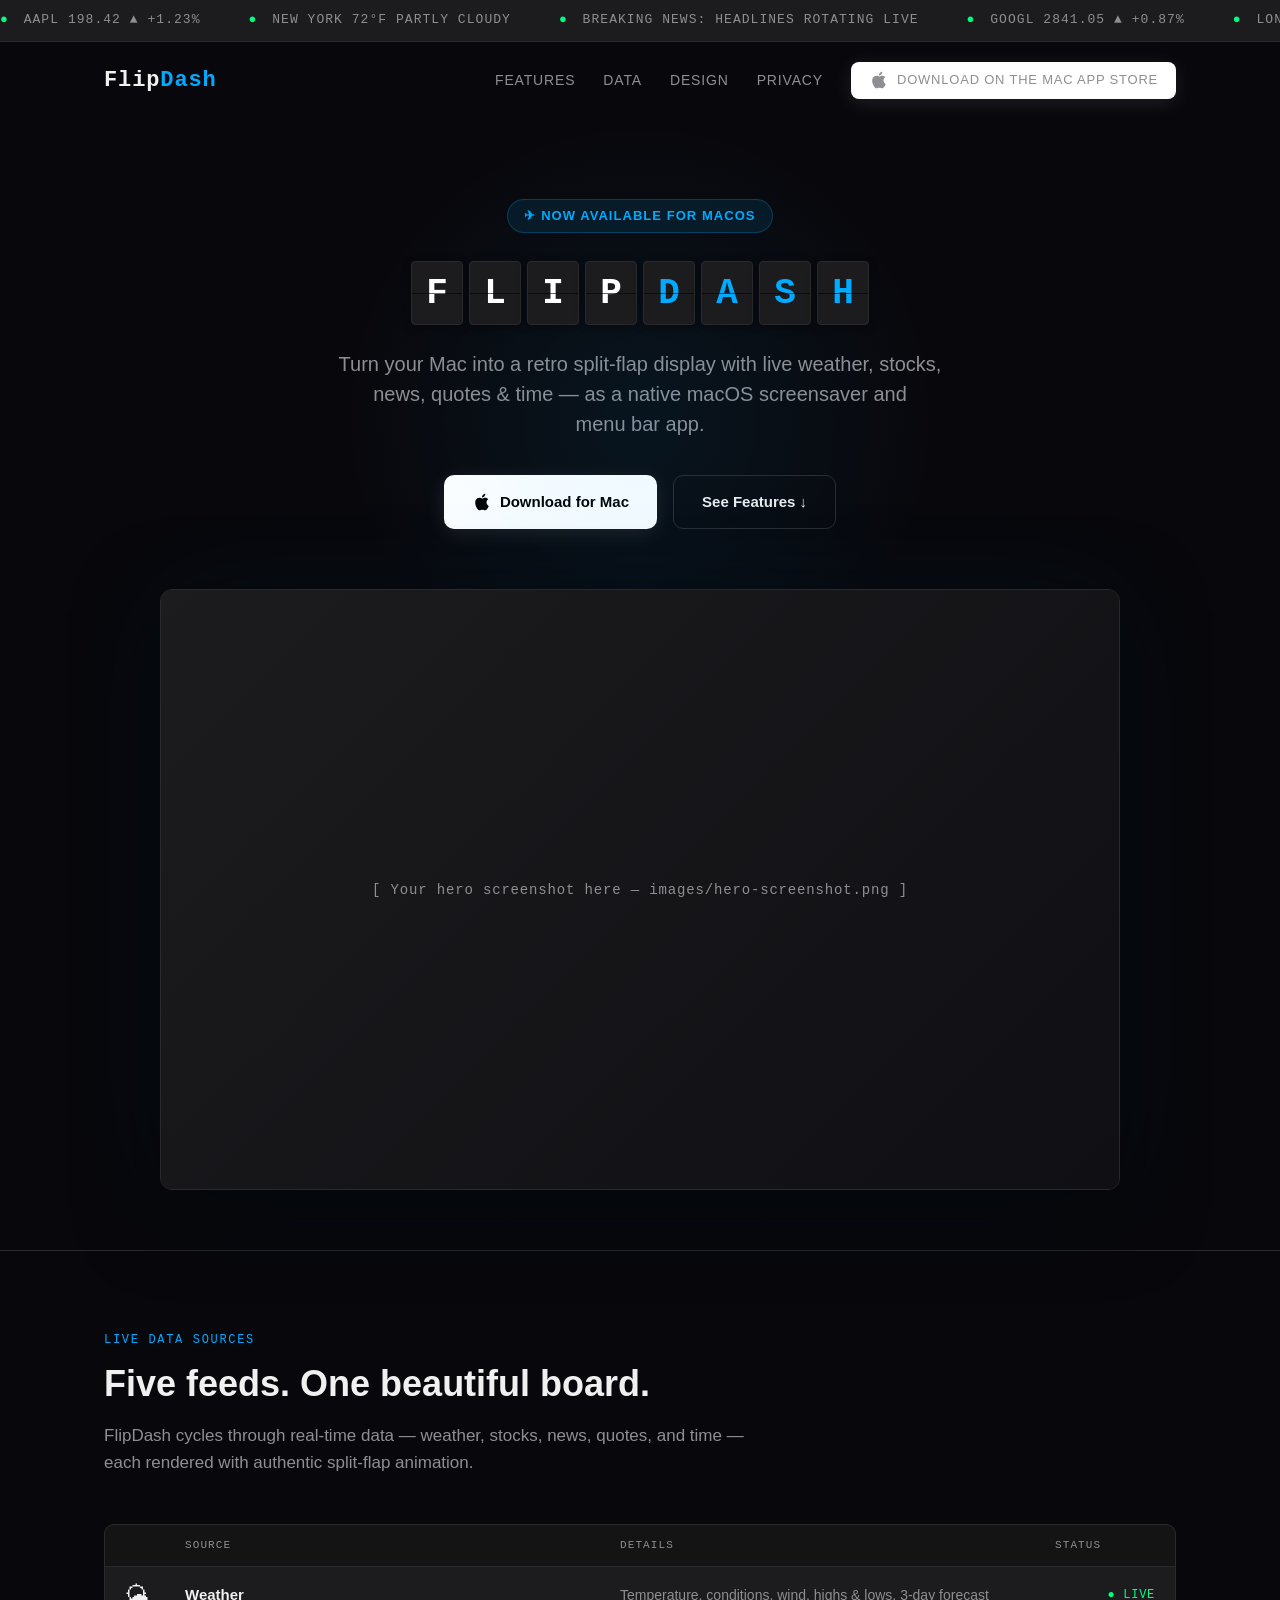
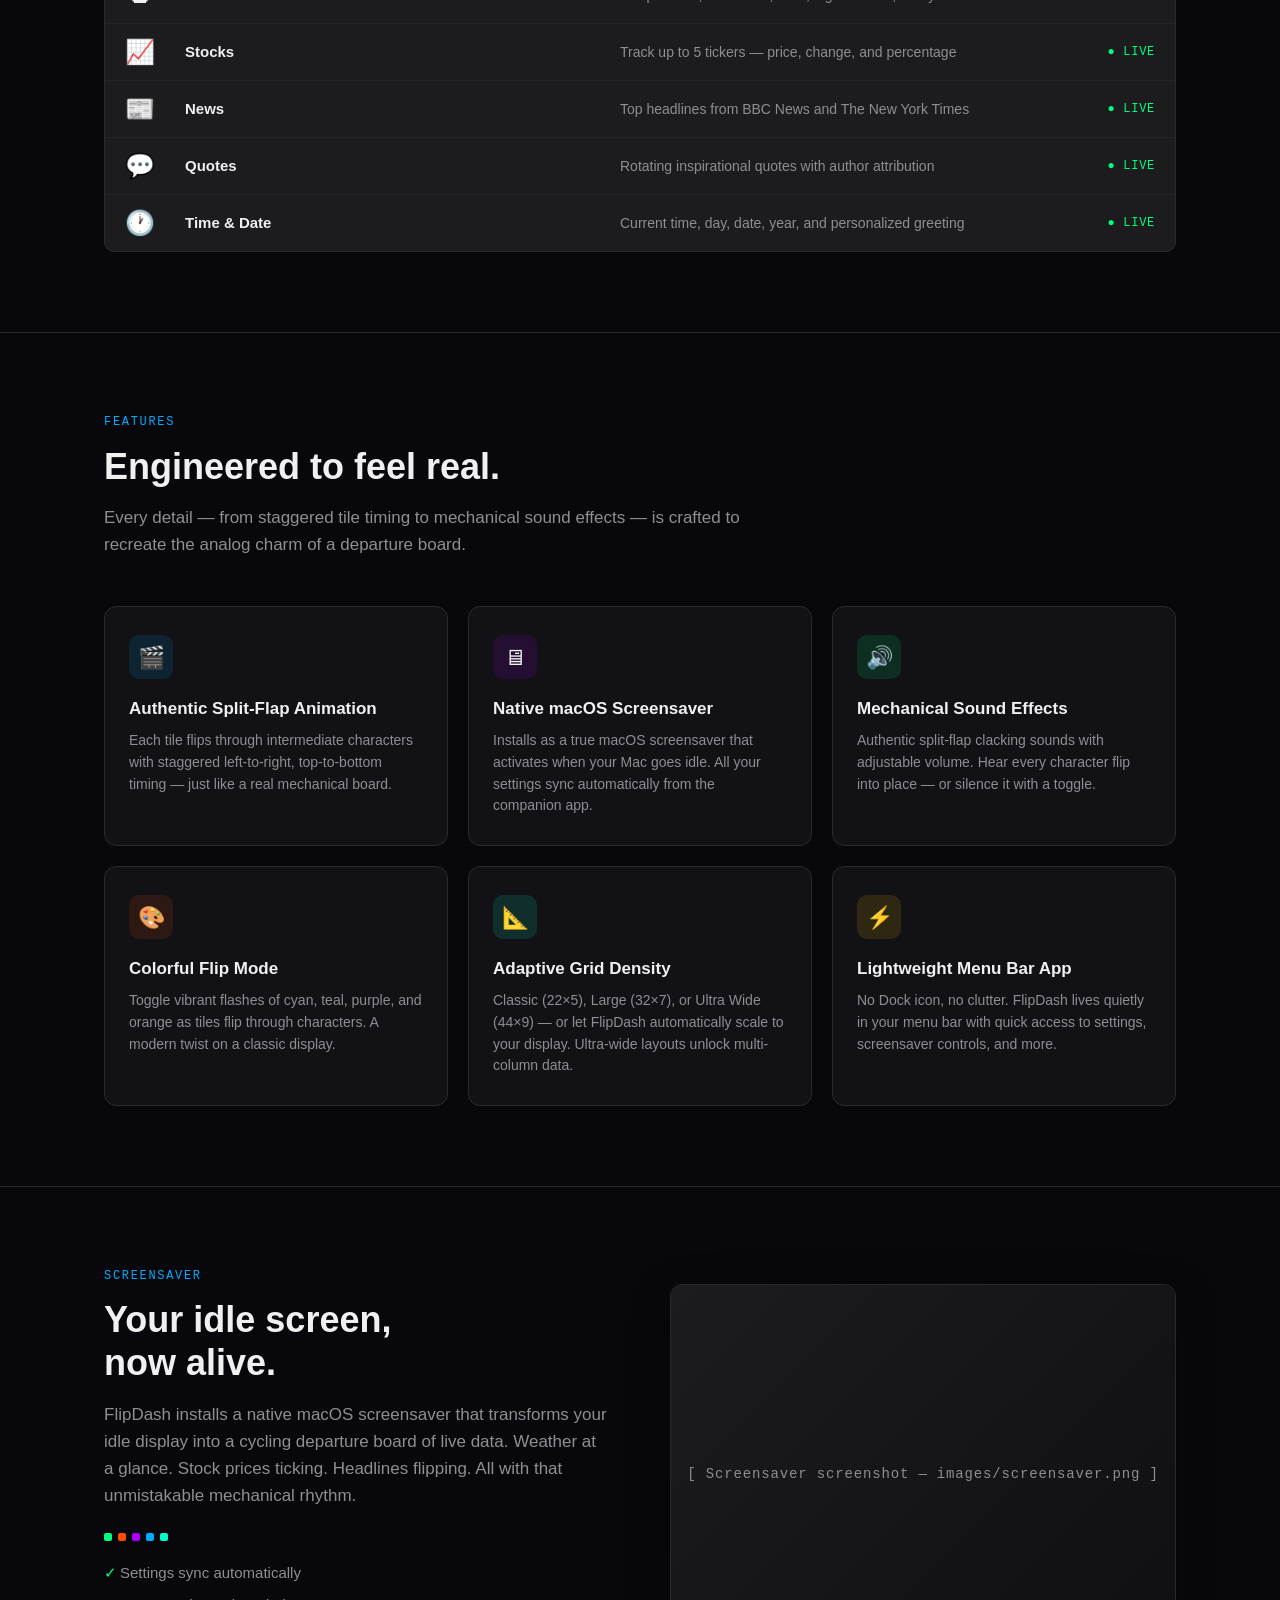
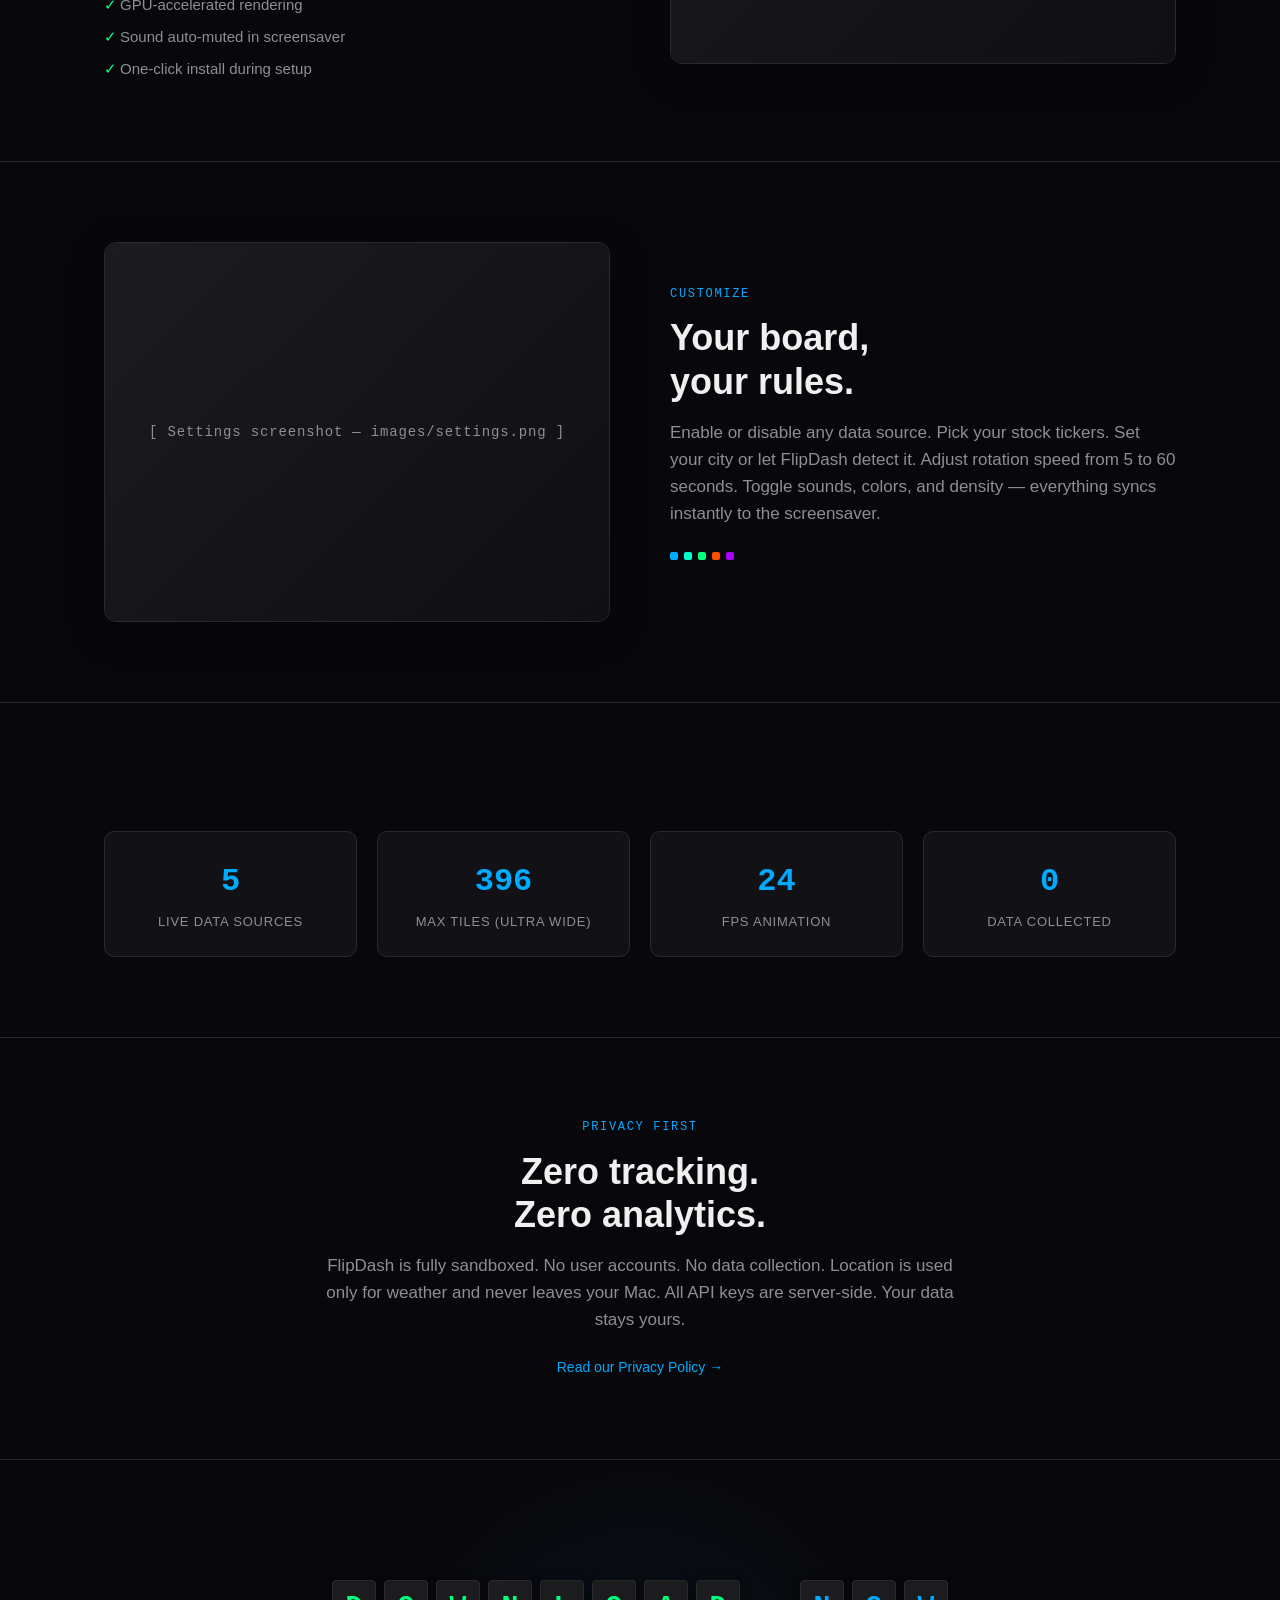
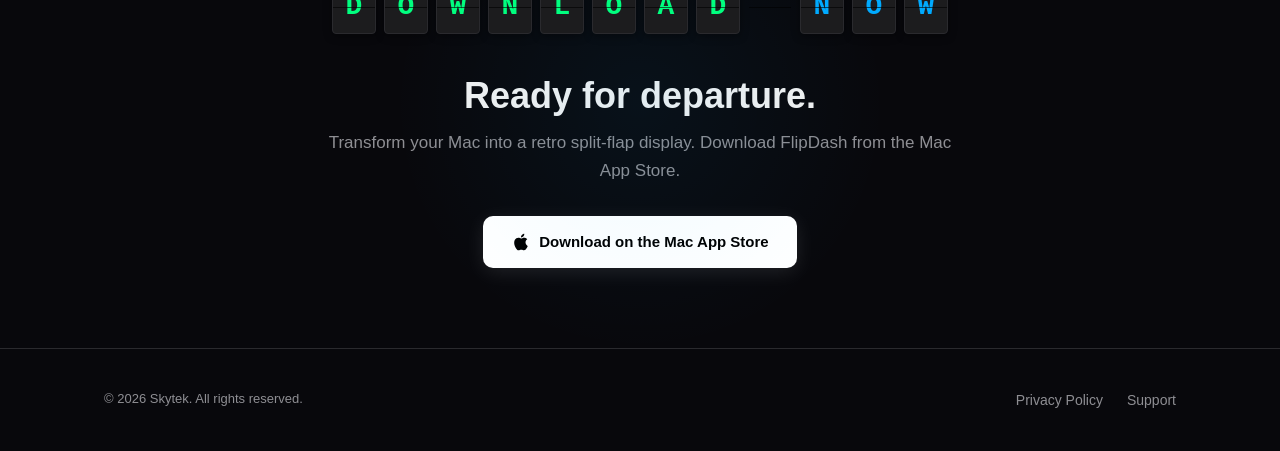
==== index.html @ 715c6bc6 "Add files via upload" ====
<!DOCTYPE html>
<html lang="en">
<head>
  <meta charset="UTF-8">
  <meta name="viewport" content="width=device-width, initial-scale=1.0">
  <title>FlipDash — Retro Split-Flap Display for Mac</title>
  <meta name="description" content="Transform your Mac into a stunning retro split-flap display with live weather, stocks, news, quotes & time. Native macOS screensaver and menu bar app.">
  <meta name="theme-color" content="#08080C">

  <!-- Open Graph -->
  <meta property="og:title" content="FlipDash — Retro Split-Flap Display for Mac">
  <meta property="og:description" content="Live weather, stocks, news, quotes & time — beautifully animated on a retro departure board. Native macOS screensaver.">
  <meta property="og:type" content="website">
  <!-- <meta property="og:image" content="images/og-image.png"> -->

  <link rel="stylesheet" href="style.css">
</head>
<body>

<!-- ====== Top Ticker Bar ====== -->
<div class="top-bar" aria-hidden="true">
  <div class="marquee">
    <span><span class="dot">●</span> AAPL 198.42 ▲ +1.23%</span>
    <span><span class="dot">●</span> NEW YORK  72°F  PARTLY CLOUDY</span>
    <span><span class="dot">●</span> BREAKING NEWS: HEADLINES ROTATING LIVE</span>
    <span><span class="dot">●</span> GOOGL 2841.05 ▲ +0.87%</span>
    <span><span class="dot">●</span> LONDON  18°C  OVERCAST</span>
    <span><span class="dot">●</span> "THE BEST TIME TO PLANT A TREE WAS 20 YEARS AGO" — PROVERB</span>
    <span><span class="dot">●</span> TSLA 412.30 ▲ +2.15%</span>
    <span><span class="dot">●</span> TOKYO  24°C  CLEAR SKY</span>
    <!-- duplicate for seamless loop -->
    <span><span class="dot">●</span> AAPL 198.42 ▲ +1.23%</span>
    <span><span class="dot">●</span> NEW YORK  72°F  PARTLY CLOUDY</span>
    <span><span class="dot">●</span> BREAKING NEWS: HEADLINES ROTATING LIVE</span>
    <span><span class="dot">●</span> GOOGL 2841.05 ▲ +0.87%</span>
    <span><span class="dot">●</span> LONDON  18°C  OVERCAST</span>
    <span><span class="dot">●</span> "THE BEST TIME TO PLANT A TREE WAS 20 YEARS AGO" — PROVERB</span>
    <span><span class="dot">●</span> TSLA 412.30 ▲ +2.15%</span>
    <span><span class="dot">●</span> TOKYO  24°C  CLEAR SKY</span>
  </div>
</div>

<!-- ====== Nav ====== -->
<header class="container">
  <nav class="site-nav">
    <div class="logo">Flip<span class="accent">Dash</span></div>
    <div class="nav-links">
      <a href="#features">Features</a>
      <a href="#data-sources">Data</a>
      <a href="#design">Design</a>
      <a href="privacy.html">Privacy</a>
      <!-- Replace # with your Mac App Store link -->
      <a href="#download" class="btn btn-primary btn-sm" style="padding:8px 18px;font-size:13px;border-radius:8px;">
        <svg viewBox="0 0 24 24" fill="currentColor"><path d="M18.71 19.5c-.83 1.24-1.71 2.45-3.05 2.47-1.34.03-1.77-.79-3.29-.79-1.53 0-2 .77-3.27.82-1.31.05-2.3-1.32-3.14-2.53C4.25 17 2.94 12.45 4.7 9.39c.87-1.52 2.43-2.48 4.12-2.51 1.28-.02 2.5.87 3.29.87.78 0 2.26-1.07 3.8-.91.65.03 2.47.26 3.64 1.98-.09.06-2.17 1.28-2.15 3.81.03 3.02 2.65 4.03 2.68 4.04-.03.07-.42 1.44-1.38 2.83M13 3.5c.73-.83 1.94-1.46 2.94-1.5.13 1.17-.34 2.35-1.04 3.19-.69.85-1.83 1.51-2.95 1.42-.15-1.15.41-2.35 1.05-3.11z"/></svg>
        Download on the Mac App Store
      </a>
    </div>
  </nav>
</header>

<!-- ====== Hero ====== -->
<section class="hero">
  <div class="container">
    <div class="hero-badge">✈ Now Available for macOS</div>

    <!-- Split-flap title: FLIPDASH -->
    <div class="flap-title" aria-label="FlipDash">
      <span class="flap-char">F</span>
      <span class="flap-char">L</span>
      <span class="flap-char">I</span>
      <span class="flap-char">P</span>
      <span class="flap-char" style="color:var(--cyan);">D</span>
      <span class="flap-char" style="color:var(--cyan);">A</span>
      <span class="flap-char" style="color:var(--cyan);">S</span>
      <span class="flap-char" style="color:var(--cyan);">H</span>
    </div>

    <p class="hero-sub">
      Turn your Mac into a retro split-flap display with live weather, stocks, news, quotes &amp; time — as a native macOS screensaver and menu&nbsp;bar&nbsp;app.
    </p>

    <div class="cta-group">
      <a href="#download" class="btn btn-primary">
        <svg viewBox="0 0 24 24" fill="currentColor" width="20" height="20"><path d="M18.71 19.5c-.83 1.24-1.71 2.45-3.05 2.47-1.34.03-1.77-.79-3.29-.79-1.53 0-2 .77-3.27.82-1.31.05-2.3-1.32-3.14-2.53C4.25 17 2.94 12.45 4.7 9.39c.87-1.52 2.43-2.48 4.12-2.51 1.28-.02 2.5.87 3.29.87.78 0 2.26-1.07 3.8-.91.65.03 2.47.26 3.64 1.98-.09.06-2.17 1.28-2.15 3.81.03 3.02 2.65 4.03 2.68 4.04-.03.07-.42 1.44-1.38 2.83M13 3.5c.73-.83 1.94-1.46 2.94-1.5.13 1.17-.34 2.35-1.04 3.19-.69.85-1.83 1.51-2.95 1.42-.15-1.15.41-2.35 1.05-3.11z"/></svg>
        Download for Mac
      </a>
      <a href="#features" class="btn btn-outline">See Features ↓</a>
    </div>

    <!-- Hero screenshot — replace placeholder with your actual screenshot -->
    <div class="hero-screenshot">
      <!-- <img src="images/hero-screenshot.png" alt="FlipDash screensaver showing live weather on a split-flap board"> -->
      <div class="screenshot-placeholder">[ Your hero screenshot here — images/hero-screenshot.png ]</div>
    </div>
  </div>
</section>

<!-- ====== Data Sources (departure board style) ====== -->
<section id="data-sources">
  <div class="container">
    <div class="section-label">Live Data Sources</div>
    <h2 class="section-title">Five feeds. One beautiful board.</h2>
    <p class="section-desc">
      FlipDash cycles through real-time data — weather, stocks, news, quotes, and time — each rendered with authentic split-flap animation.
    </p>

    <div class="board">
      <div class="board-header">
        <span></span>
        <span>Source</span>
        <span>Details</span>
        <span>Status</span>
      </div>
      <div class="board-row">
        <span class="board-icon">🌤</span>
        <span class="board-source">Weather</span>
        <span class="board-detail">Temperature, conditions, wind, highs &amp; lows, 3-day forecast</span>
        <span class="board-status status-live">● LIVE</span>
      </div>
      <div class="board-row">
        <span class="board-icon">📈</span>
        <span class="board-source">Stocks</span>
        <span class="board-detail">Track up to 5 tickers — price, change, and percentage</span>
        <span class="board-status status-live">● LIVE</span>
      </div>
      <div class="board-row">
        <span class="board-icon">📰</span>
        <span class="board-source">News</span>
        <span class="board-detail">Top headlines from BBC News and The New York Times</span>
        <span class="board-status status-live">● LIVE</span>
      </div>
      <div class="board-row">
        <span class="board-icon">💬</span>
        <span class="board-source">Quotes</span>
        <span class="board-detail">Rotating inspirational quotes with author attribution</span>
        <span class="board-status status-live">● LIVE</span>
      </div>
      <div class="board-row">
        <span class="board-icon">🕐</span>
        <span class="board-source">Time &amp; Date</span>
        <span class="board-detail">Current time, day, date, year, and personalized greeting</span>
        <span class="board-status status-live">● LIVE</span>
      </div>
    </div>
  </div>
</section>

<!-- ====== Features ====== -->
<section id="features">
  <div class="container">
    <div class="section-label">Features</div>
    <h2 class="section-title">Engineered to feel real.</h2>
    <p class="section-desc">
      Every detail — from staggered tile timing to mechanical sound effects — is crafted to recreate the analog charm of a departure board.
    </p>

    <div class="features-grid">
      <div class="feature-card">
        <div class="feature-icon icon-cyan">🎬</div>
        <h3>Authentic Split-Flap Animation</h3>
        <p>Each tile flips through intermediate characters with staggered left-to-right, top-to-bottom timing — just like a real mechanical board.</p>
      </div>
      <div class="feature-card">
        <div class="feature-icon icon-purple">🖥</div>
        <h3>Native macOS Screensaver</h3>
        <p>Installs as a true macOS screensaver that activates when your Mac goes idle. All your settings sync automatically from the companion app.</p>
      </div>
      <div class="feature-card">
        <div class="feature-icon icon-green">🔊</div>
        <h3>Mechanical Sound Effects</h3>
        <p>Authentic split-flap clacking sounds with adjustable volume. Hear every character flip into place — or silence it with a toggle.</p>
      </div>
      <div class="feature-card">
        <div class="feature-icon icon-orange">🎨</div>
        <h3>Colorful Flip Mode</h3>
        <p>Toggle vibrant flashes of cyan, teal, purple, and orange as tiles flip through characters. A modern twist on a classic display.</p>
      </div>
      <div class="feature-card">
        <div class="feature-icon icon-teal">📐</div>
        <h3>Adaptive Grid Density</h3>
        <p>Classic (22×5), Large (32×7), or Ultra Wide (44×9) — or let FlipDash automatically scale to your display. Ultra-wide layouts unlock multi-column data.</p>
      </div>
      <div class="feature-card">
        <div class="feature-icon icon-yellow">⚡</div>
        <h3>Lightweight Menu Bar App</h3>
        <p>No Dock icon, no clutter. FlipDash lives quietly in your menu bar with quick access to settings, screensaver controls, and more.</p>
      </div>
    </div>
  </div>
</section>

<!-- ====== Screensaver Section ====== -->
<section id="design">
  <div class="container">
    <div class="split">
      <div>
        <div class="section-label">Screensaver</div>
        <h2 class="section-title">Your idle screen,<br>now alive.</h2>
        <p class="section-desc" style="margin-bottom:24px;">
          FlipDash installs a native macOS screensaver that transforms your idle display into a cycling departure board of live data. Weather at a glance. Stock prices ticking. Headlines flipping. All with that unmistakable mechanical rhythm.
        </p>
        <div class="accent-strip" aria-hidden="true">
          <span style="background:var(--green);"></span>
          <span style="background:var(--orange);"></span>
          <span style="background:var(--purple);"></span>
          <span style="background:var(--cyan);"></span>
          <span style="background:var(--teal);"></span>
        </div>
        <ul style="list-style:none;padding:0;">
          <li style="color:var(--text-dim);font-size:15px;margin-bottom:8px;padding-left:16px;position:relative;">
            <span style="position:absolute;left:0;color:var(--green);">✓</span> Settings sync automatically
          </li>
          <li style="color:var(--text-dim);font-size:15px;margin-bottom:8px;padding-left:16px;position:relative;">
            <span style="position:absolute;left:0;color:var(--green);">✓</span> GPU-accelerated rendering
          </li>
          <li style="color:var(--text-dim);font-size:15px;margin-bottom:8px;padding-left:16px;position:relative;">
            <span style="position:absolute;left:0;color:var(--green);">✓</span> Sound auto-muted in screensaver
          </li>
          <li style="color:var(--text-dim);font-size:15px;padding-left:16px;position:relative;">
            <span style="position:absolute;left:0;color:var(--green);">✓</span> One-click install during setup
          </li>
        </ul>
      </div>
      <div class="split-visual">
        <!-- <img src="images/screensaver.png" alt="FlipDash screensaver in action"> -->
        <div class="screenshot-placeholder">[ Screensaver screenshot — images/screensaver.png ]</div>
      </div>
    </div>
  </div>
</section>

<!-- ====== Customization ====== -->
<section>
  <div class="container">
    <div class="split" style="direction:rtl;">
      <div style="direction:ltr;">
        <div class="section-label">Customize</div>
        <h2 class="section-title">Your board,<br>your rules.</h2>
        <p class="section-desc" style="margin-bottom:24px;">
          Enable or disable any data source. Pick your stock tickers. Set your city or let FlipDash detect it. Adjust rotation speed from 5 to 60 seconds. Toggle sounds, colors, and density — everything syncs instantly to the screensaver.
        </p>
        <div class="accent-strip" aria-hidden="true">
          <span style="background:var(--cyan);"></span>
          <span style="background:var(--teal);"></span>
          <span style="background:var(--green);"></span>
          <span style="background:var(--orange);"></span>
          <span style="background:var(--purple);"></span>
        </div>
      </div>
      <div class="split-visual" style="direction:ltr;">
        <!-- <img src="images/settings.png" alt="FlipDash settings window"> -->
        <div class="screenshot-placeholder">[ Settings screenshot — images/settings.png ]</div>
      </div>
    </div>
  </div>
</section>

<!-- ====== Stats ====== -->
<section>
  <div class="container">
    <div class="stats">
      <div class="stat">
        <div class="stat-value">5</div>
        <div class="stat-label">Live Data Sources</div>
      </div>
      <div class="stat">
        <div class="stat-value">396</div>
        <div class="stat-label">Max Tiles (Ultra Wide)</div>
      </div>
      <div class="stat">
        <div class="stat-value">24</div>
        <div class="stat-label">FPS Animation</div>
      </div>
      <div class="stat">
        <div class="stat-value">0</div>
        <div class="stat-label">Data Collected</div>
      </div>
    </div>
  </div>
</section>

<!-- ====== Privacy Callout ====== -->
<section>
  <div class="container">
    <div style="text-align:center; max-width:640px; margin:0 auto;">
      <div class="section-label" style="text-align:center;">Privacy First</div>
      <h2 class="section-title" style="text-align:center;">Zero tracking.<br>Zero analytics.</h2>
      <p class="section-desc" style="text-align:center; margin:0 auto;">
        FlipDash is fully sandboxed. No user accounts. No data collection. Location is used only for weather and never leaves your Mac. All API keys are server-side. Your data stays yours.
      </p>
      <p style="margin-top:20px;">
        <a href="privacy.html" style="font-size:14px;color:var(--cyan);">Read our Privacy Policy →</a>
      </p>
    </div>
  </div>
</section>

<!-- ====== Final CTA ====== -->
<section class="cta-banner" id="download">
  <div class="container">
    <div class="flip-demo" aria-hidden="true">
      <span class="flap-char" style="color:var(--green);">D</span>
      <span class="flap-char" style="color:var(--green);">O</span>
      <span class="flap-char" style="color:var(--green);">W</span>
      <span class="flap-char" style="color:var(--green);">N</span>
      <span class="flap-char" style="color:var(--green);">L</span>
      <span class="flap-char" style="color:var(--green);">O</span>
      <span class="flap-char" style="color:var(--green);">A</span>
      <span class="flap-char" style="color:var(--green);">D</span>
      <span class="flap-char space"></span>
      <span class="flap-char" style="color:var(--cyan);">N</span>
      <span class="flap-char" style="color:var(--cyan);">O</span>
      <span class="flap-char" style="color:var(--cyan);">W</span>
    </div>

    <h2 class="section-title">Ready for departure.</h2>
    <p class="section-desc">
      Transform your Mac into a retro split-flap display. Download FlipDash from the Mac App Store.
    </p>
    <div class="cta-group">
      <!-- Replace # with your Mac App Store link -->
      <a href="#" class="btn btn-primary">
        <svg viewBox="0 0 24 24" fill="currentColor" width="20" height="20"><path d="M18.71 19.5c-.83 1.24-1.71 2.45-3.05 2.47-1.34.03-1.77-.79-3.29-.79-1.53 0-2 .77-3.27.82-1.31.05-2.3-1.32-3.14-2.53C4.25 17 2.94 12.45 4.7 9.39c.87-1.52 2.43-2.48 4.12-2.51 1.28-.02 2.5.87 3.29.87.78 0 2.26-1.07 3.8-.91.65.03 2.47.26 3.64 1.98-.09.06-2.17 1.28-2.15 3.81.03 3.02 2.65 4.03 2.68 4.04-.03.07-.42 1.44-1.38 2.83M13 3.5c.73-.83 1.94-1.46 2.94-1.5.13 1.17-.34 2.35-1.04 3.19-.69.85-1.83 1.51-2.95 1.42-.15-1.15.41-2.35 1.05-3.11z"/></svg>
        Download on the Mac App Store
      </a>
    </div>
  </div>
</section>

<!-- ====== Footer ====== -->
<footer>
  <div class="container">
    <div class="footer-inner">
      <div class="footer-copy">© 2026 Skytek. All rights reserved.</div>
      <div class="footer-links">
        <a href="privacy.html">Privacy Policy</a>
        <!-- Add your support URL below -->
        <a href="mailto:support@skytek.com">Support</a>
      </div>
    </div>
  </div>
</footer>

</body>
</html>
---- style.css ----
/* ============================================================
   FlipDash — Airport-Themed Marketing Site
   ============================================================ */

/* --- Reset & Base --- */
*, *::before, *::after { box-sizing: border-box; margin: 0; padding: 0; }

:root {
  --bg:        #08080C;
  --bg-card:   #111116;
  --bg-tile:   #1C1C1E;
  --border:    #2A2A2E;
  --text:      #F0F0F0;
  --text-dim:  #8E8E93;
  --cyan:      #00AAFF;
  --teal:      #00FFCC;
  --green:     #00FF7F;
  --orange:    #FF4D00;
  --purple:    #AA00FF;
  --red:       #FF2D00;
  --yellow:    #FFCC00;
  --mono:      'SF Mono', 'Fira Code', 'JetBrains Mono', 'Cascadia Code', 'Consolas', monospace;
  --sans:      -apple-system, BlinkMacSystemFont, 'Inter', 'Segoe UI', Helvetica, Arial, sans-serif;
  --max-w:     1120px;
}

html { scroll-behavior: smooth; }

body {
  font-family: var(--sans);
  background: var(--bg);
  color: var(--text);
  line-height: 1.6;
  -webkit-font-smoothing: antialiased;
  overflow-x: hidden;
}

a { color: var(--cyan); text-decoration: none; transition: color .2s; }
a:hover { color: var(--teal); }

img { max-width: 100%; height: auto; display: block; }

/* --- Utility --- */
.container { max-width: var(--max-w); margin: 0 auto; padding: 0 24px; }
.sr-only { position: absolute; width: 1px; height: 1px; overflow: hidden; clip: rect(0,0,0,0); }

/* --- Top Bar (airport ticker strip) --- */
.top-bar {
  background: var(--bg-tile);
  border-bottom: 1px solid var(--border);
  padding: 10px 0;
  font-family: var(--mono);
  font-size: 13px;
  letter-spacing: .08em;
  color: var(--text-dim);
  text-transform: uppercase;
  overflow: hidden;
}
.top-bar .marquee {
  display: flex;
  gap: 48px;
  animation: marquee 30s linear infinite;
  white-space: nowrap;
}
.top-bar .marquee span { flex-shrink: 0; }
.top-bar .dot { color: var(--green); margin-right: 6px; }

@keyframes marquee {
  0%   { transform: translateX(0); }
  100% { transform: translateX(-50%); }
}

/* --- Nav --- */
.site-nav {
  display: flex;
  align-items: center;
  justify-content: space-between;
  padding: 20px 0;
}
.site-nav .logo {
  font-family: var(--mono);
  font-size: 22px;
  font-weight: 700;
  color: var(--text);
  letter-spacing: .04em;
}
.site-nav .logo .accent { color: var(--cyan); }
.nav-links { display: flex; gap: 28px; align-items: center; }
.nav-links a { font-size: 14px; font-weight: 500; color: var(--text-dim); text-transform: uppercase; letter-spacing: .06em; }
.nav-links a:hover { color: var(--text); }

/* --- Hero --- */
.hero {
  text-align: center;
  padding: 80px 0 60px;
  position: relative;
}
.hero::before {
  content: '';
  position: absolute;
  top: 0; left: 50%;
  transform: translateX(-50%);
  width: 600px; height: 600px;
  background: radial-gradient(circle, rgba(0,170,255,.08) 0%, transparent 70%);
  pointer-events: none;
}

.hero-badge {
  display: inline-flex;
  align-items: center;
  gap: 8px;
  background: rgba(0,170,255,.1);
  border: 1px solid rgba(0,170,255,.25);
  border-radius: 100px;
  padding: 6px 16px;
  font-size: 13px;
  font-weight: 600;
  color: var(--cyan);
  text-transform: uppercase;
  letter-spacing: .08em;
  margin-bottom: 28px;
}

/* --- Split-flap title --- */
.flap-title {
  display: flex;
  justify-content: center;
  flex-wrap: wrap;
  gap: 6px;
  margin-bottom: 24px;
}
.flap-char {
  display: inline-flex;
  align-items: center;
  justify-content: center;
  width: 52px; height: 64px;
  background: var(--bg-tile);
  border: 1px solid var(--border);
  border-radius: 4px;
  font-family: var(--mono);
  font-size: 36px;
  font-weight: 700;
  color: #fff;
  position: relative;
  box-shadow: 0 2px 8px rgba(0,0,0,.4);
}
.flap-char::after {
  content: '';
  position: absolute;
  left: 0; right: 0;
  top: 50%;
  height: 1px;
  background: rgba(0,0,0,.6);
}
.flap-char.space { background: transparent; border-color: transparent; box-shadow: none; width: 20px; }

.hero-sub {
  font-size: 20px;
  color: var(--text-dim);
  max-width: 620px;
  margin: 0 auto 36px;
  line-height: 1.5;
}

/* --- CTA buttons --- */
.cta-group { display: flex; justify-content: center; gap: 16px; flex-wrap: wrap; }

.btn {
  display: inline-flex;
  align-items: center;
  gap: 8px;
  padding: 14px 28px;
  border-radius: 10px;
  font-size: 15px;
  font-weight: 600;
  border: none;
  cursor: pointer;
  transition: transform .15s, box-shadow .2s;
}
.btn:hover { transform: translateY(-1px); }

.btn-primary {
  background: #fff;
  color: #000;
  box-shadow: 0 4px 20px rgba(255,255,255,.1);
}
.btn-primary:hover { color: #000; box-shadow: 0 4px 28px rgba(255,255,255,.15); }

.btn-outline {
  background: transparent;
  color: var(--text);
  border: 1px solid var(--border);
}
.btn-outline:hover { border-color: var(--text-dim); color: #fff; }

.btn svg { width: 20px; height: 20px; flex-shrink: 0; }

/* --- Hero Screenshot --- */
.hero-screenshot {
  margin: 60px auto 0;
  max-width: 960px;
  border-radius: 12px;
  overflow: hidden;
  border: 1px solid var(--border);
  box-shadow: 0 20px 80px rgba(0,0,0,.5), 0 0 120px rgba(0,170,255,.06);
  position: relative;
}
.hero-screenshot img { width: 100%; display: block; }
.screenshot-placeholder {
  width: 100%;
  aspect-ratio: 16/10;
  background: linear-gradient(135deg, var(--bg-tile) 0%, #0f0f14 100%);
  display: flex;
  align-items: center;
  justify-content: center;
  font-family: var(--mono);
  font-size: 14px;
  color: var(--text-dim);
  letter-spacing: .06em;
}

/* --- Section shared --- */
section { padding: 80px 0; }
section + section { border-top: 1px solid var(--border); }

.section-label {
  font-family: var(--mono);
  font-size: 12px;
  text-transform: uppercase;
  letter-spacing: .14em;
  color: var(--cyan);
  margin-bottom: 12px;
}

.section-title {
  font-size: 36px;
  font-weight: 700;
  line-height: 1.2;
  margin-bottom: 16px;
}

.section-desc {
  font-size: 17px;
  color: var(--text-dim);
  max-width: 640px;
  line-height: 1.6;
}

/* --- Departure Board (data sources) --- */
.board {
  margin-top: 48px;
  background: var(--bg-tile);
  border: 1px solid var(--border);
  border-radius: 10px;
  overflow: hidden;
}
.board-header {
  display: grid;
  grid-template-columns: 60px 1fr 1fr 100px;
  padding: 12px 20px;
  background: rgba(0,0,0,.3);
  border-bottom: 1px solid var(--border);
  font-family: var(--mono);
  font-size: 11px;
  text-transform: uppercase;
  letter-spacing: .1em;
  color: var(--text-dim);
}
.board-row {
  display: grid;
  grid-template-columns: 60px 1fr 1fr 100px;
  padding: 16px 20px;
  border-bottom: 1px solid rgba(255,255,255,.04);
  align-items: center;
  transition: background .2s;
}
.board-row:last-child { border-bottom: none; }
.board-row:hover { background: rgba(255,255,255,.02); }

.board-icon {
  font-size: 24px;
  line-height: 1;
}
.board-source {
  font-weight: 600;
  font-size: 15px;
}
.board-detail {
  font-size: 14px;
  color: var(--text-dim);
}
.board-status {
  font-family: var(--mono);
  font-size: 12px;
  text-transform: uppercase;
  letter-spacing: .06em;
  text-align: right;
}
.status-live { color: var(--green); }

/* --- Feature Cards --- */
.features-grid {
  display: grid;
  grid-template-columns: repeat(3, 1fr);
  gap: 20px;
  margin-top: 48px;
}

.feature-card {
  background: var(--bg-card);
  border: 1px solid var(--border);
  border-radius: 12px;
  padding: 28px 24px;
  transition: border-color .2s, transform .2s;
}
.feature-card:hover {
  border-color: var(--cyan);
  transform: translateY(-2px);
}

.feature-icon {
  width: 44px; height: 44px;
  border-radius: 10px;
  display: flex;
  align-items: center;
  justify-content: center;
  font-size: 22px;
  margin-bottom: 16px;
}

.feature-card h3 {
  font-size: 17px;
  font-weight: 600;
  margin-bottom: 8px;
}
.feature-card p {
  font-size: 14px;
  color: var(--text-dim);
  line-height: 1.55;
}

/* Icon background colors */
.icon-cyan   { background: rgba(0,170,255,.12); }
.icon-teal   { background: rgba(0,255,204,.12); }
.icon-green  { background: rgba(0,255,127,.12); }
.icon-orange { background: rgba(255,77,0,.12); }
.icon-purple { background: rgba(170,0,255,.12); }
.icon-yellow { background: rgba(255,204,0,.12); }

/* --- Flip Animation Section --- */
.flip-demo {
  display: flex;
  justify-content: center;
  gap: 8px;
  margin: 40px 0;
}
.flip-demo .flap-char {
  width: 44px; height: 54px;
  font-size: 28px;
  animation: flipIn .6s ease-out backwards;
}
.flip-demo .flap-char:nth-child(1)  { animation-delay: .1s; }
.flip-demo .flap-char:nth-child(2)  { animation-delay: .15s; }
.flip-demo .flap-char:nth-child(3)  { animation-delay: .2s; }
.flip-demo .flap-char:nth-child(4)  { animation-delay: .25s; }
.flip-demo .flap-char:nth-child(5)  { animation-delay: .3s; }
.flip-demo .flap-char:nth-child(6)  { animation-delay: .35s; }
.flip-demo .flap-char:nth-child(7)  { animation-delay: .4s; }
.flip-demo .flap-char:nth-child(8)  { animation-delay: .45s; }
.flip-demo .flap-char:nth-child(9)  { animation-delay: .5s; }
.flip-demo .flap-char:nth-child(10) { animation-delay: .55s; }
.flip-demo .flap-char:nth-child(11) { animation-delay: .6s; }
.flip-demo .flap-char:nth-child(12) { animation-delay: .65s; }

@keyframes flipIn {
  0%   { transform: rotateX(90deg); opacity: 0; }
  100% { transform: rotateX(0); opacity: 1; }
}

/* --- Two-column feature --- */
.split {
  display: grid;
  grid-template-columns: 1fr 1fr;
  gap: 60px;
  align-items: center;
}
.split-visual {
  border-radius: 12px;
  overflow: hidden;
  border: 1px solid var(--border);
  box-shadow: 0 10px 40px rgba(0,0,0,.3);
}
.split-visual .screenshot-placeholder { aspect-ratio: 4/3; }

/* --- Accent bar decoration --- */
.accent-strip {
  display: flex;
  gap: 6px;
  margin-bottom: 20px;
}
.accent-strip span {
  width: 8px; height: 8px;
  border-radius: 2px;
}

/* --- Stats row --- */
.stats {
  display: grid;
  grid-template-columns: repeat(4, 1fr);
  gap: 20px;
  margin-top: 48px;
}
.stat {
  text-align: center;
  padding: 24px;
  background: var(--bg-card);
  border: 1px solid var(--border);
  border-radius: 10px;
}
.stat-value {
  font-family: var(--mono);
  font-size: 32px;
  font-weight: 700;
  color: var(--cyan);
}
.stat-label {
  font-size: 13px;
  color: var(--text-dim);
  margin-top: 4px;
  text-transform: uppercase;
  letter-spacing: .06em;
}

/* --- CTA banner --- */
.cta-banner {
  text-align: center;
  padding: 80px 0;
  position: relative;
}
.cta-banner::before {
  content: '';
  position: absolute;
  top: 50%; left: 50%;
  transform: translate(-50%, -50%);
  width: 500px; height: 500px;
  background: radial-gradient(circle, rgba(0,170,255,.06) 0%, transparent 70%);
  pointer-events: none;
}
.cta-banner .section-title { margin-bottom: 12px; }
.cta-banner .section-desc { margin: 0 auto 32px; text-align: center; }

/* --- Footer --- */
footer {
  border-top: 1px solid var(--border);
  padding: 40px 0;
}
.footer-inner {
  display: flex;
  justify-content: space-between;
  align-items: center;
  flex-wrap: wrap;
  gap: 16px;
}
.footer-links { display: flex; gap: 24px; }
.footer-links a { font-size: 14px; color: var(--text-dim); }
.footer-links a:hover { color: var(--text); }
.footer-copy {
  font-size: 13px;
  color: var(--text-dim);
}

/* --- Privacy page --- */
.page-header {
  padding: 60px 0 40px;
  border-bottom: 1px solid var(--border);
}
.page-header h1 {
  font-size: 36px;
  font-weight: 700;
  margin-bottom: 8px;
}
.page-header .date {
  font-size: 14px;
  color: var(--text-dim);
}

.prose {
  padding: 48px 0 80px;
  max-width: 720px;
}
.prose h2 {
  font-size: 22px;
  font-weight: 600;
  margin: 36px 0 12px;
  padding-top: 20px;
  border-top: 1px solid var(--border);
}
.prose h2:first-child { border-top: none; padding-top: 0; margin-top: 0; }
.prose p {
  font-size: 15px;
  color: var(--text-dim);
  line-height: 1.7;
  margin-bottom: 16px;
}
.prose ul {
  list-style: none;
  padding: 0;
  margin-bottom: 16px;
}
.prose ul li {
  font-size: 15px;
  color: var(--text-dim);
  line-height: 1.7;
  padding-left: 20px;
  position: relative;
  margin-bottom: 6px;
}
.prose ul li::before {
  content: '—';
  position: absolute;
  left: 0;
  color: var(--cyan);
}
.prose strong { color: var(--text); font-weight: 600; }
.prose a { border-bottom: 1px solid rgba(0,170,255,.3); }
.prose a:hover { border-bottom-color: var(--cyan); }

/* --- Responsive --- */
@media (max-width: 900px) {
  .features-grid { grid-template-columns: repeat(2, 1fr); }
  .split { grid-template-columns: 1fr; gap: 40px; }
  .stats { grid-template-columns: repeat(2, 1fr); }
  .board-header, .board-row { grid-template-columns: 48px 1fr 1fr 80px; font-size: 13px; }
  .flap-char { width: 40px; height: 50px; font-size: 26px; }
  .section-title { font-size: 28px; }
}

@media (max-width: 600px) {
  .features-grid { grid-template-columns: 1fr; }
  .stats { grid-template-columns: 1fr 1fr; }
  .board-header, .board-row { grid-template-columns: 40px 1fr 80px; }
  .board-detail { display: none; }
  .flap-char { width: 30px; height: 40px; font-size: 20px; }
  .flap-char.space { width: 12px; }
  .hero { padding: 48px 0 36px; }
  .hero-sub { font-size: 17px; }
  section { padding: 48px 0; }
  .site-nav .logo { font-size: 18px; }
  .nav-links a { font-size: 12px; }
  .nav-links { gap: 16px; }
}
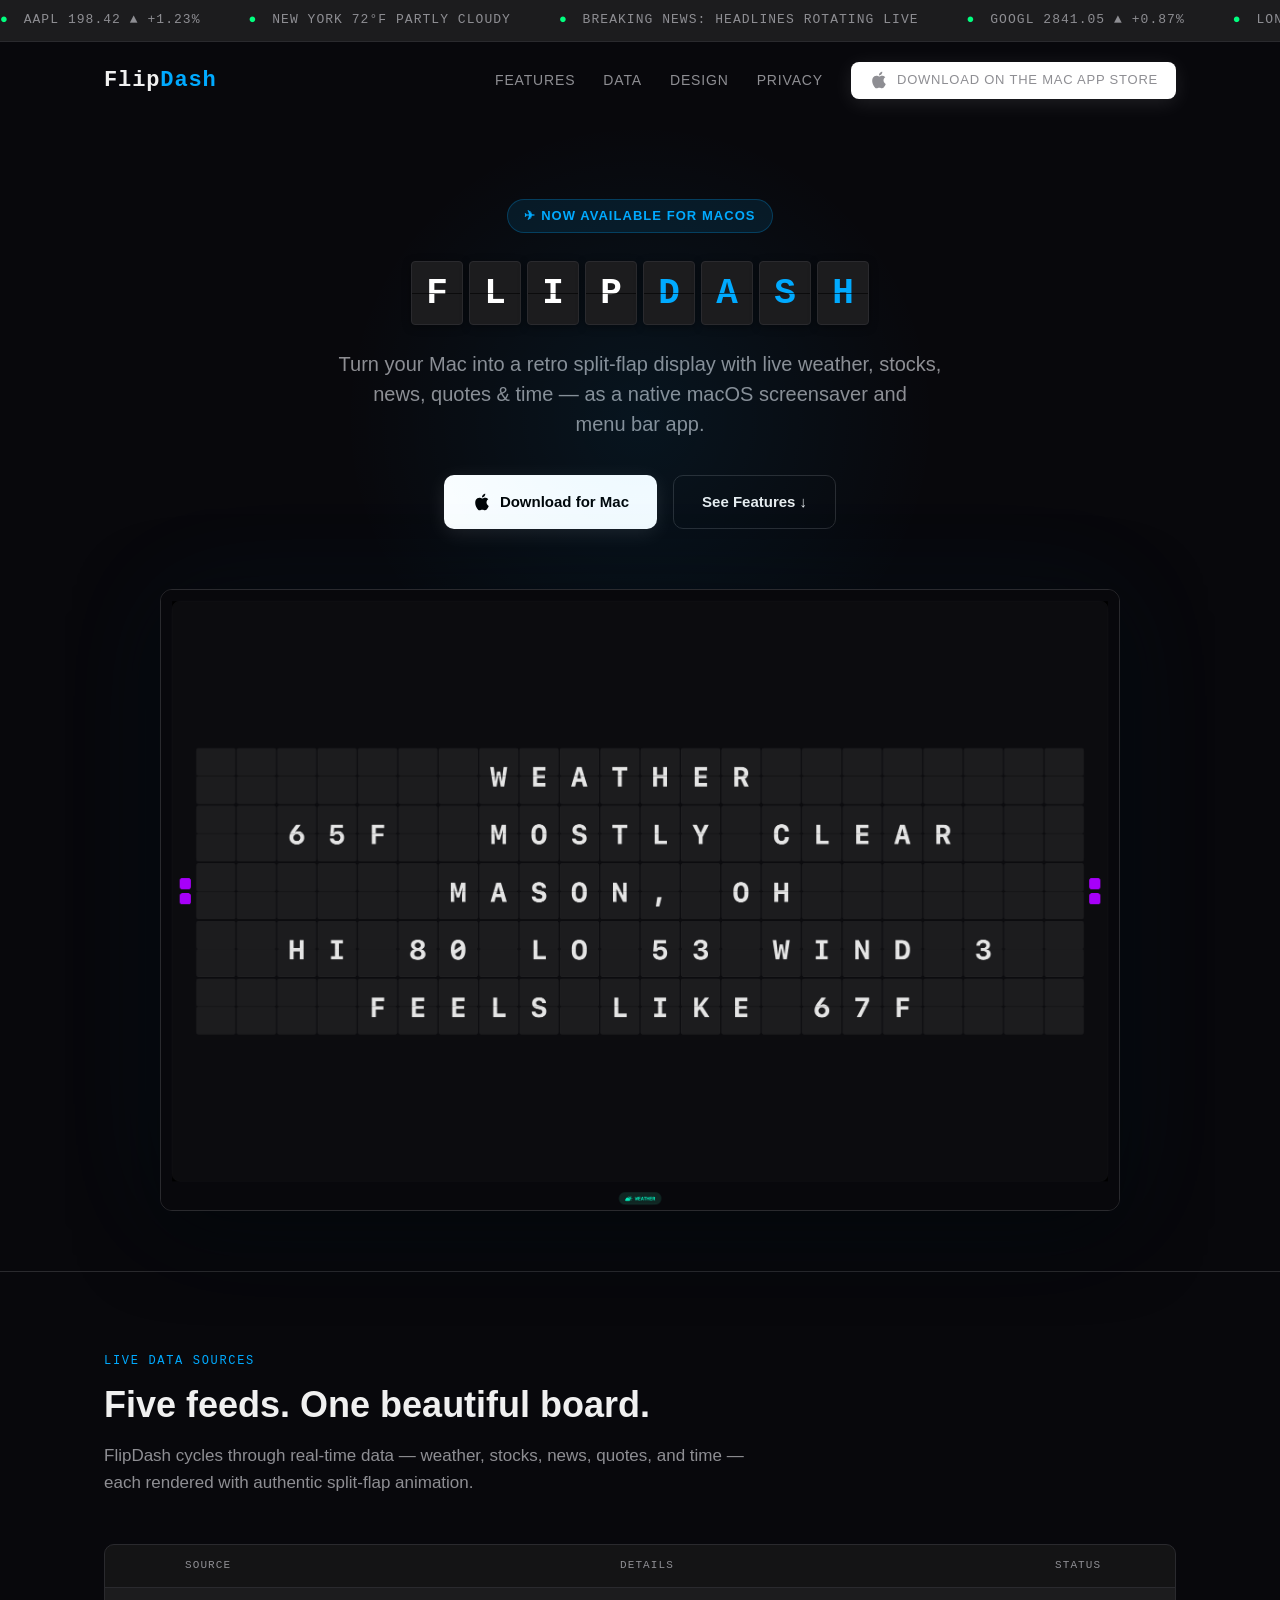
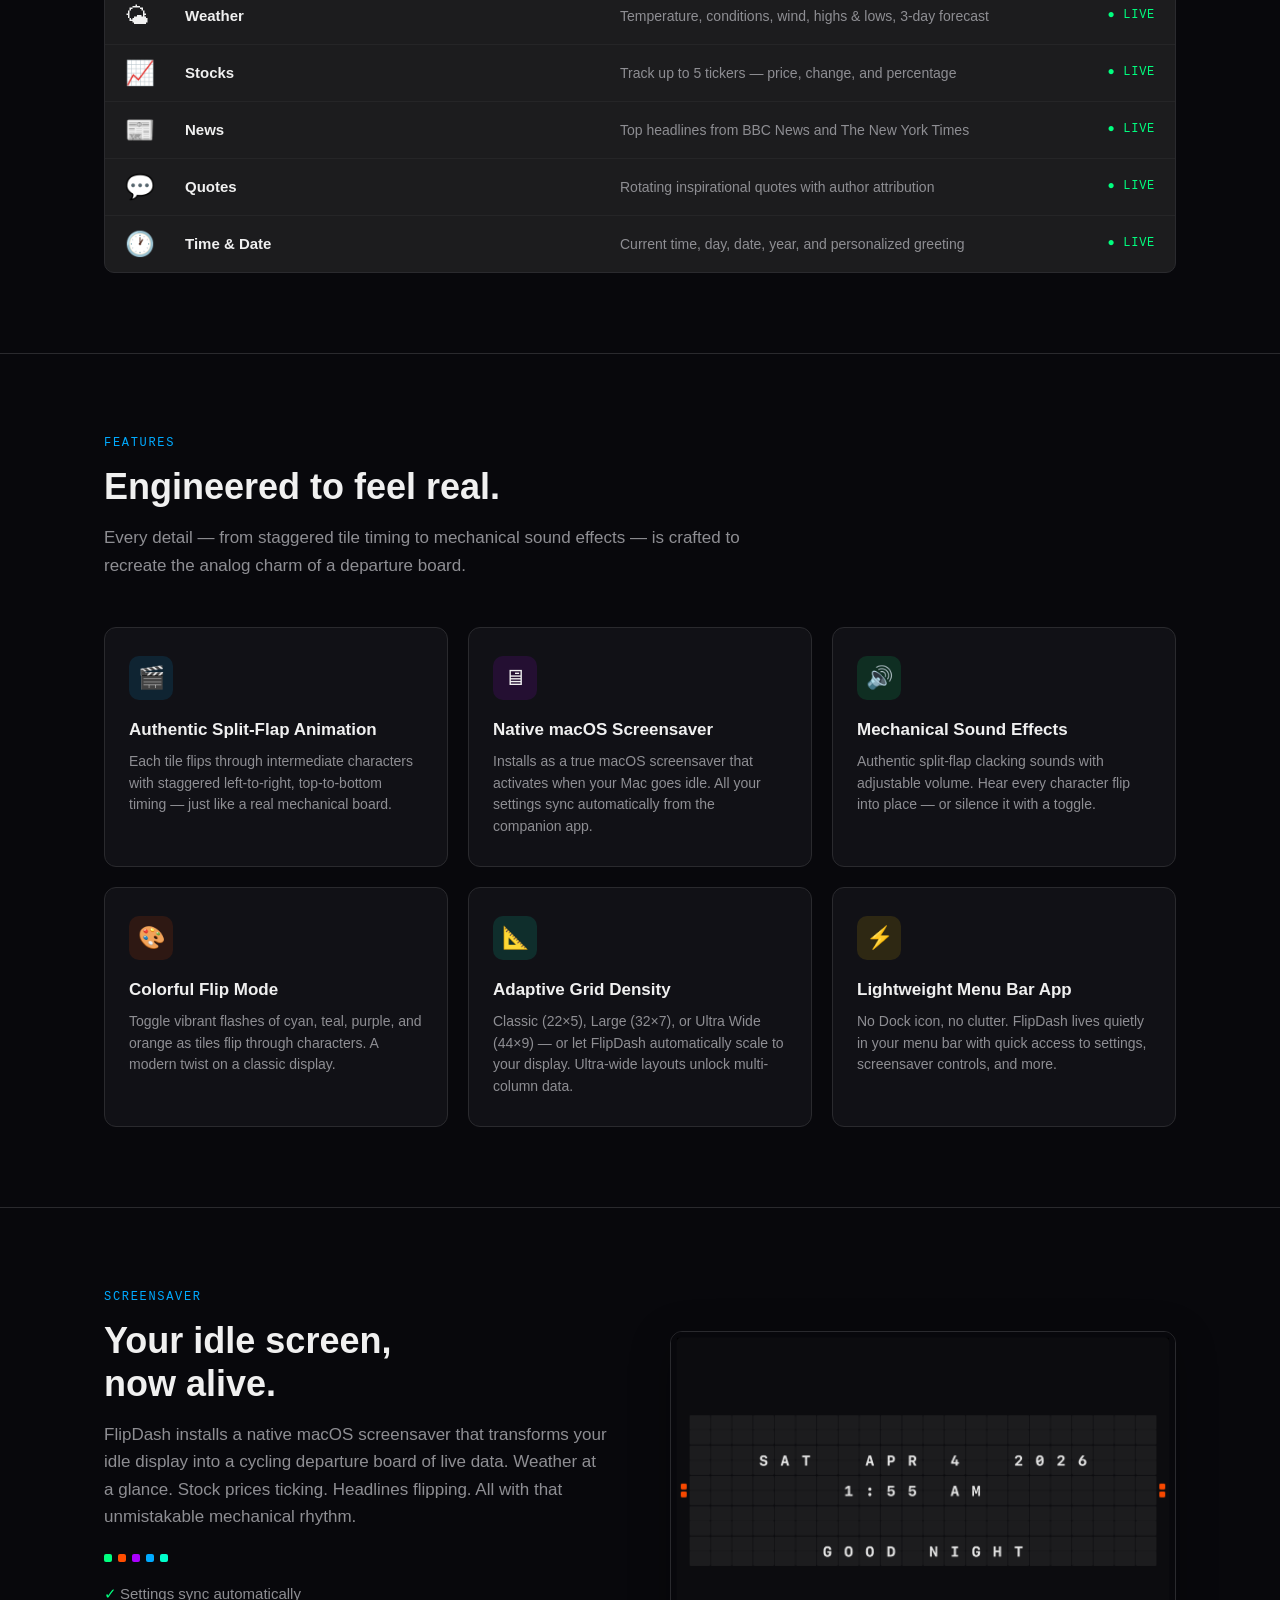
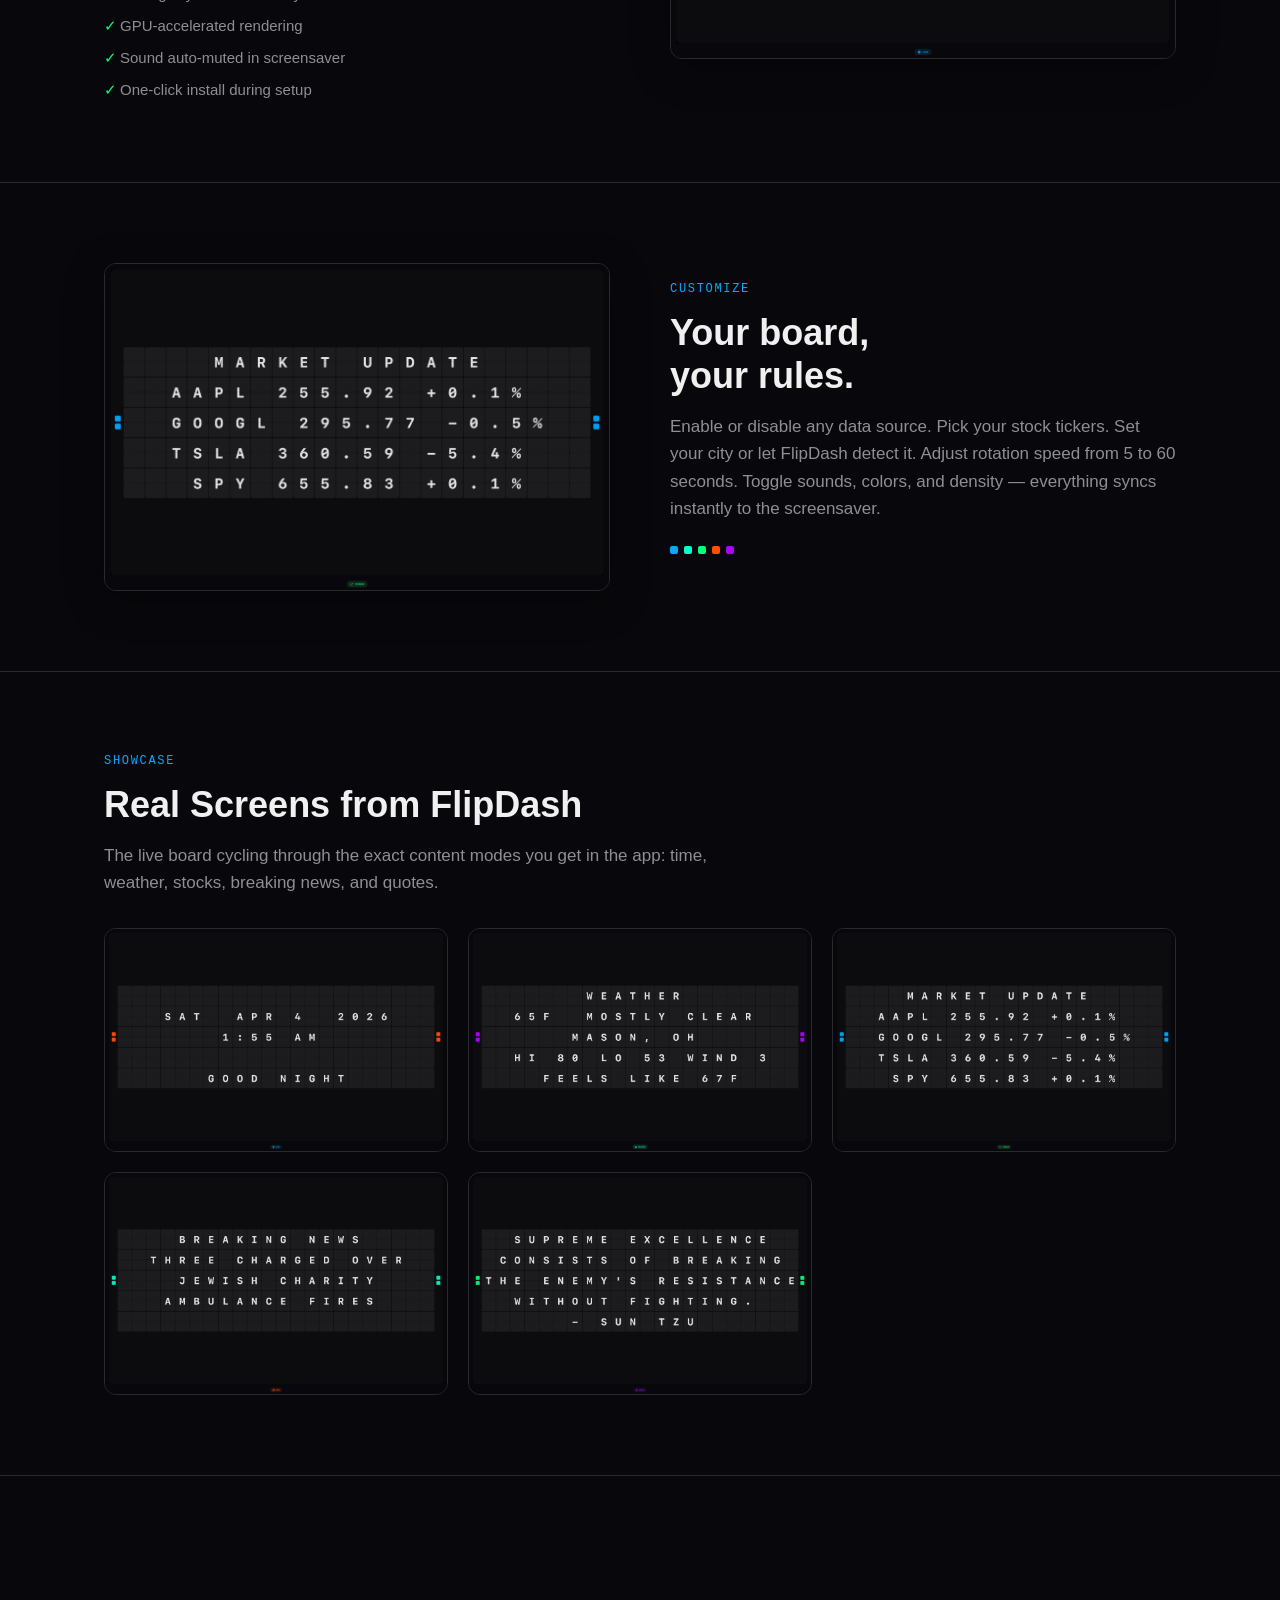
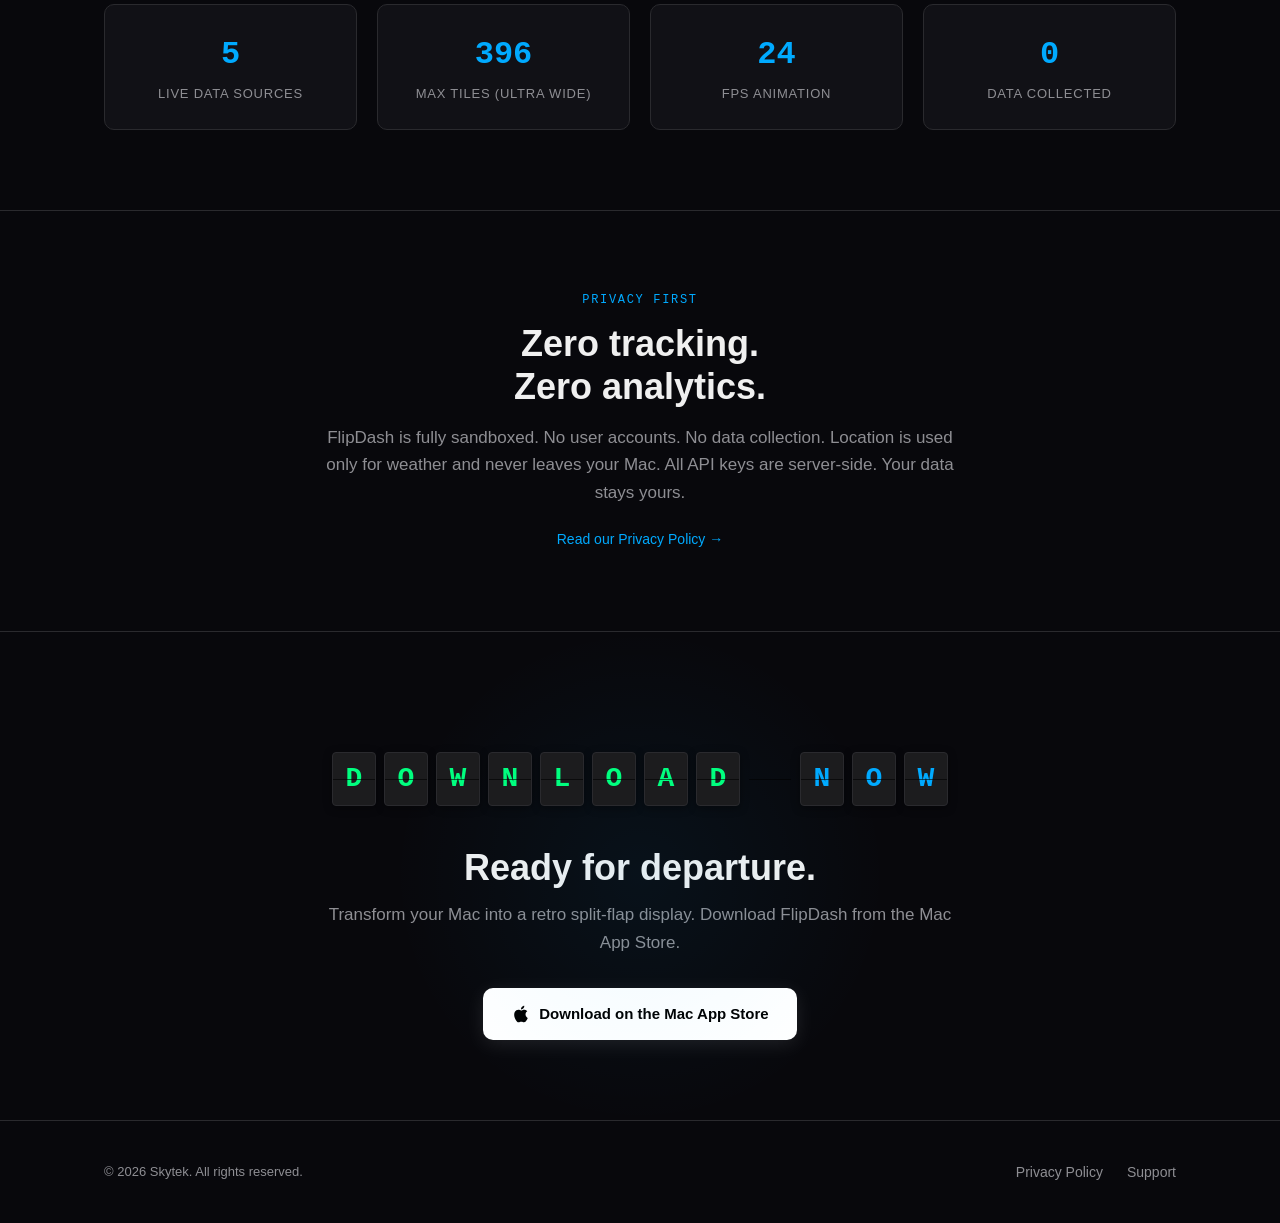
==== commit 505939cf: "Add files via upload" ====
--- a/index.html
+++ b/index.html
@@ -89,8 +89,7 @@
 
     <!-- Hero screenshot — replace placeholder with your actual screenshot -->
     <div class="hero-screenshot">
-      <!-- <img src="images/hero-screenshot.png" alt="FlipDash screensaver showing live weather on a split-flap board"> -->
-      <div class="screenshot-placeholder">[ Your hero screenshot here — images/hero-screenshot.png ]</div>
+      <img src="images/screenshot-weather.png" alt="FlipDash screensaver showing weather data on a split-flap board">
     </div>
   </div>
 </section>
@@ -222,8 +221,7 @@
         </ul>
       </div>
       <div class="split-visual">
-        <!-- <img src="images/screensaver.png" alt="FlipDash screensaver in action"> -->
-        <div class="screenshot-placeholder">[ Screensaver screenshot — images/screensaver.png ]</div>
+        <img src="images/screenshot-time.png" alt="FlipDash screensaver showing time and date">
       </div>
     </div>
   </div>
@@ -248,8 +246,36 @@
         </div>
       </div>
       <div class="split-visual" style="direction:ltr;">
-        <!-- <img src="images/settings.png" alt="FlipDash settings window"> -->
-        <div class="screenshot-placeholder">[ Settings screenshot — images/settings.png ]</div>
+        <img src="images/screenshot-stocks.png" alt="FlipDash split-flap board showing stock updates">
+      </div>
+    </div>
+  </div>
+</section>
+
+<!-- ====== Screenshot Gallery ====== -->
+<section>
+  <div class="container">
+    <div class="section-label">Showcase</div>
+    <h2 class="section-title">Real Screens from FlipDash</h2>
+    <p class="section-desc">
+      The live board cycling through the exact content modes you get in the app: time, weather, stocks, breaking news, and quotes.
+    </p>
+
+    <div class="features-grid" style="margin-top:32px;">
+      <div class="feature-card" style="padding:0;overflow:hidden;">
+        <img src="images/screenshot-time.png" alt="FlipDash time and greeting screen">
+      </div>
+      <div class="feature-card" style="padding:0;overflow:hidden;">
+        <img src="images/screenshot-weather.png" alt="FlipDash weather screen">
+      </div>
+      <div class="feature-card" style="padding:0;overflow:hidden;">
+        <img src="images/screenshot-stocks.png" alt="FlipDash stocks screen">
+      </div>
+      <div class="feature-card" style="padding:0;overflow:hidden;">
+        <img src="images/screenshot-news.png" alt="FlipDash news headlines screen">
+      </div>
+      <div class="feature-card" style="padding:0;overflow:hidden;">
+        <img src="images/screenshot-quotes.png" alt="FlipDash quotes screen">
       </div>
     </div>
   </div>
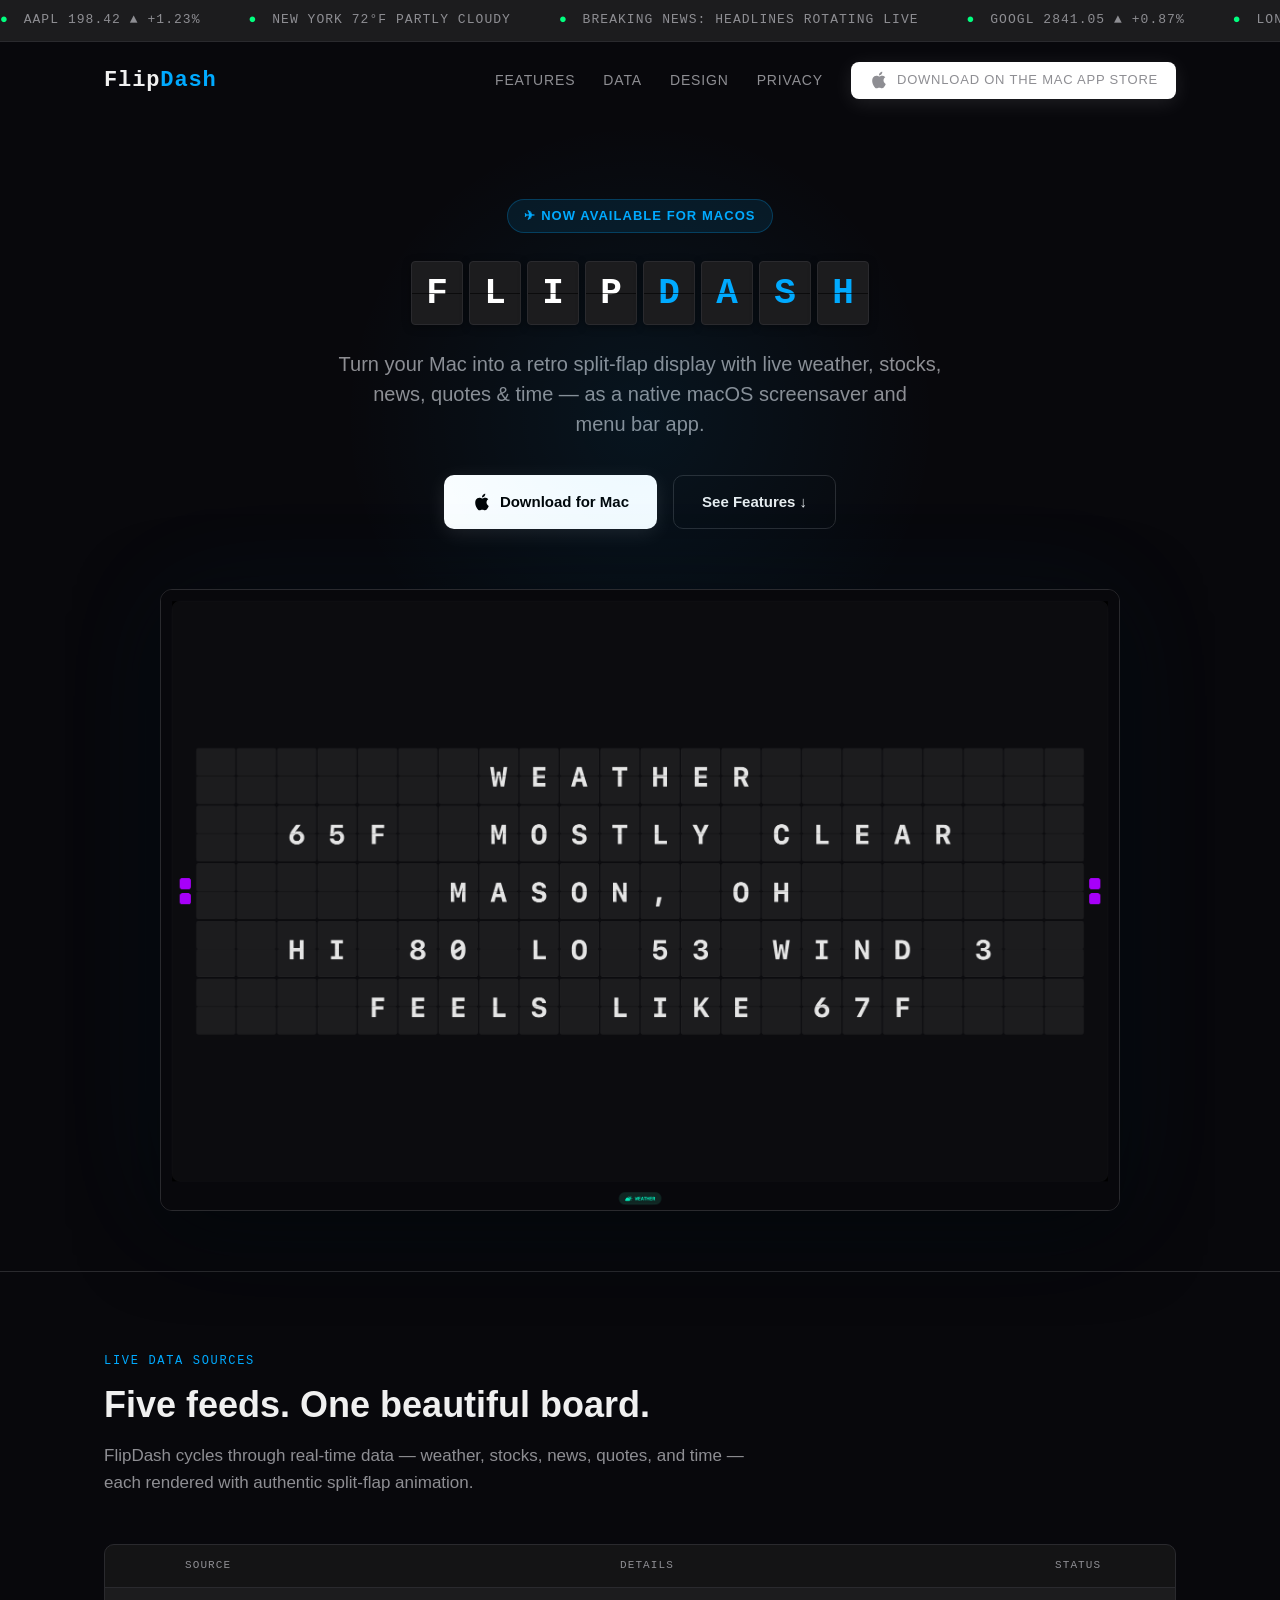
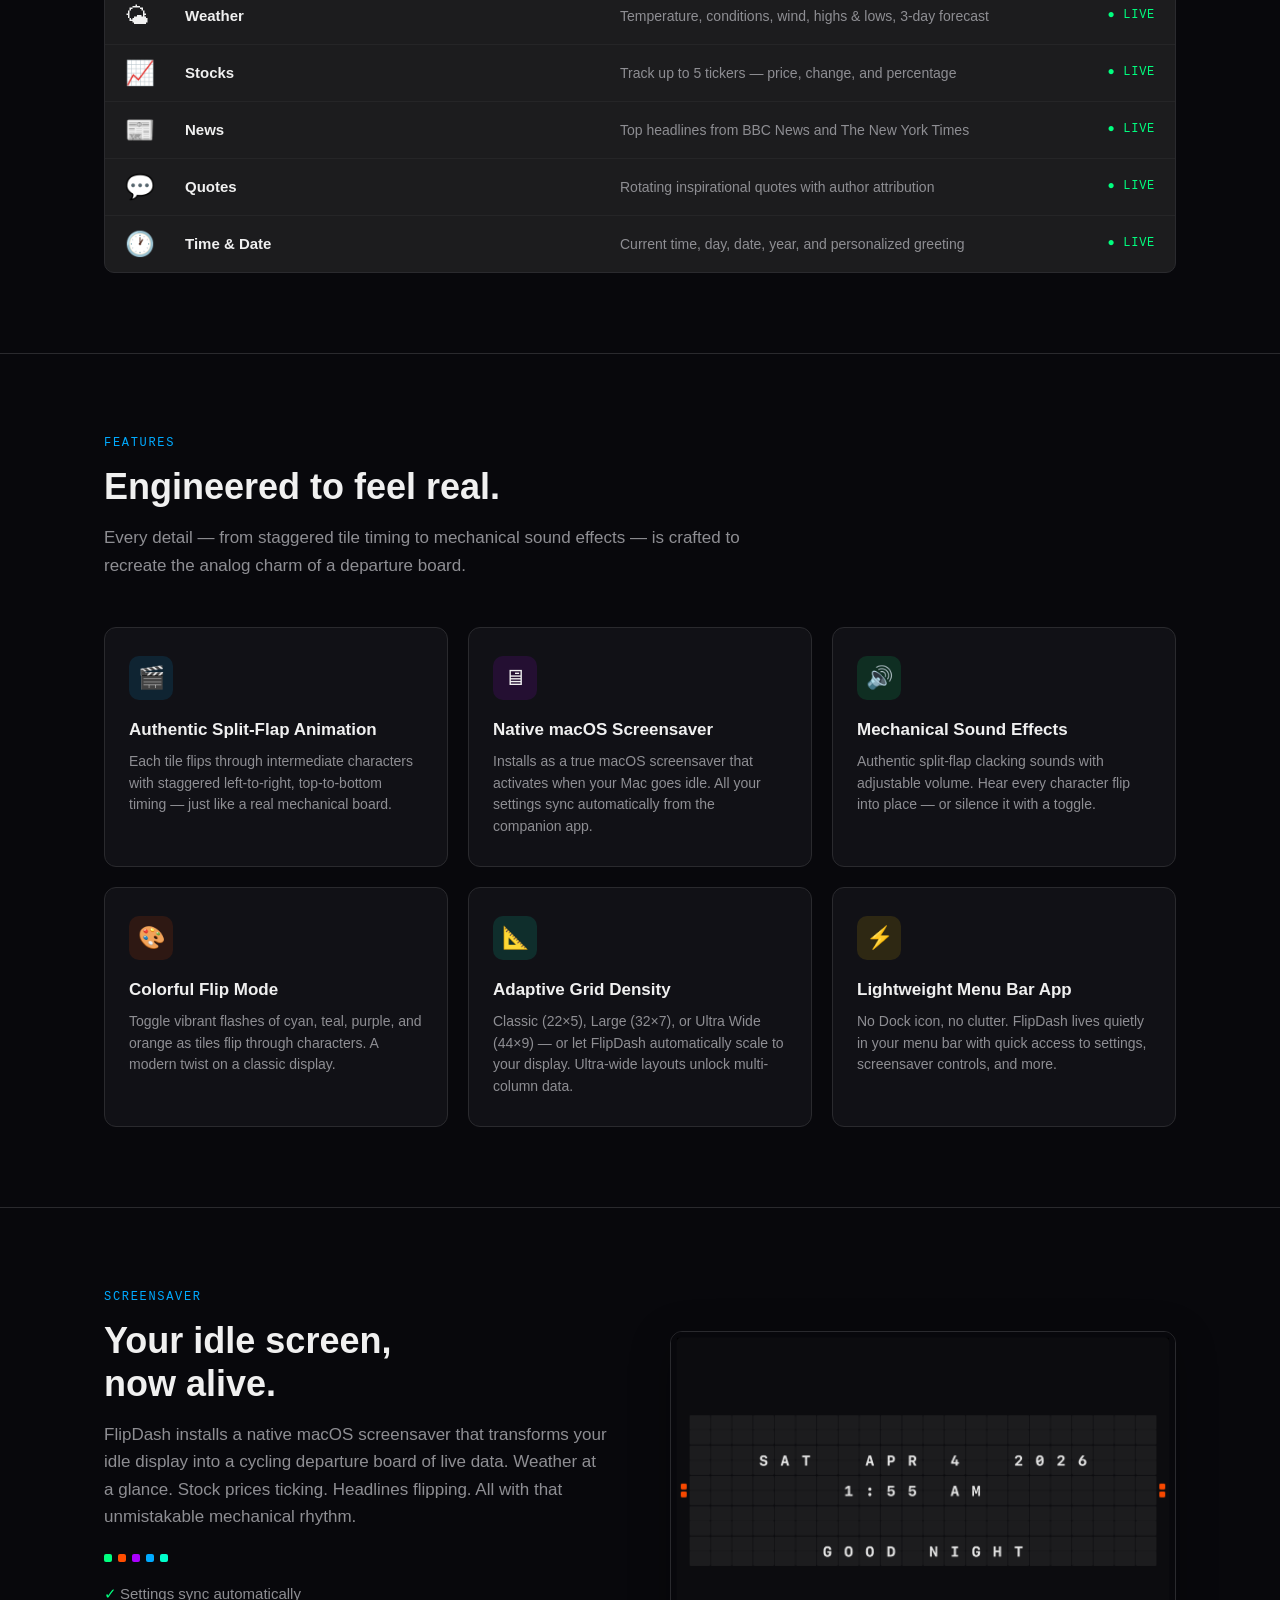
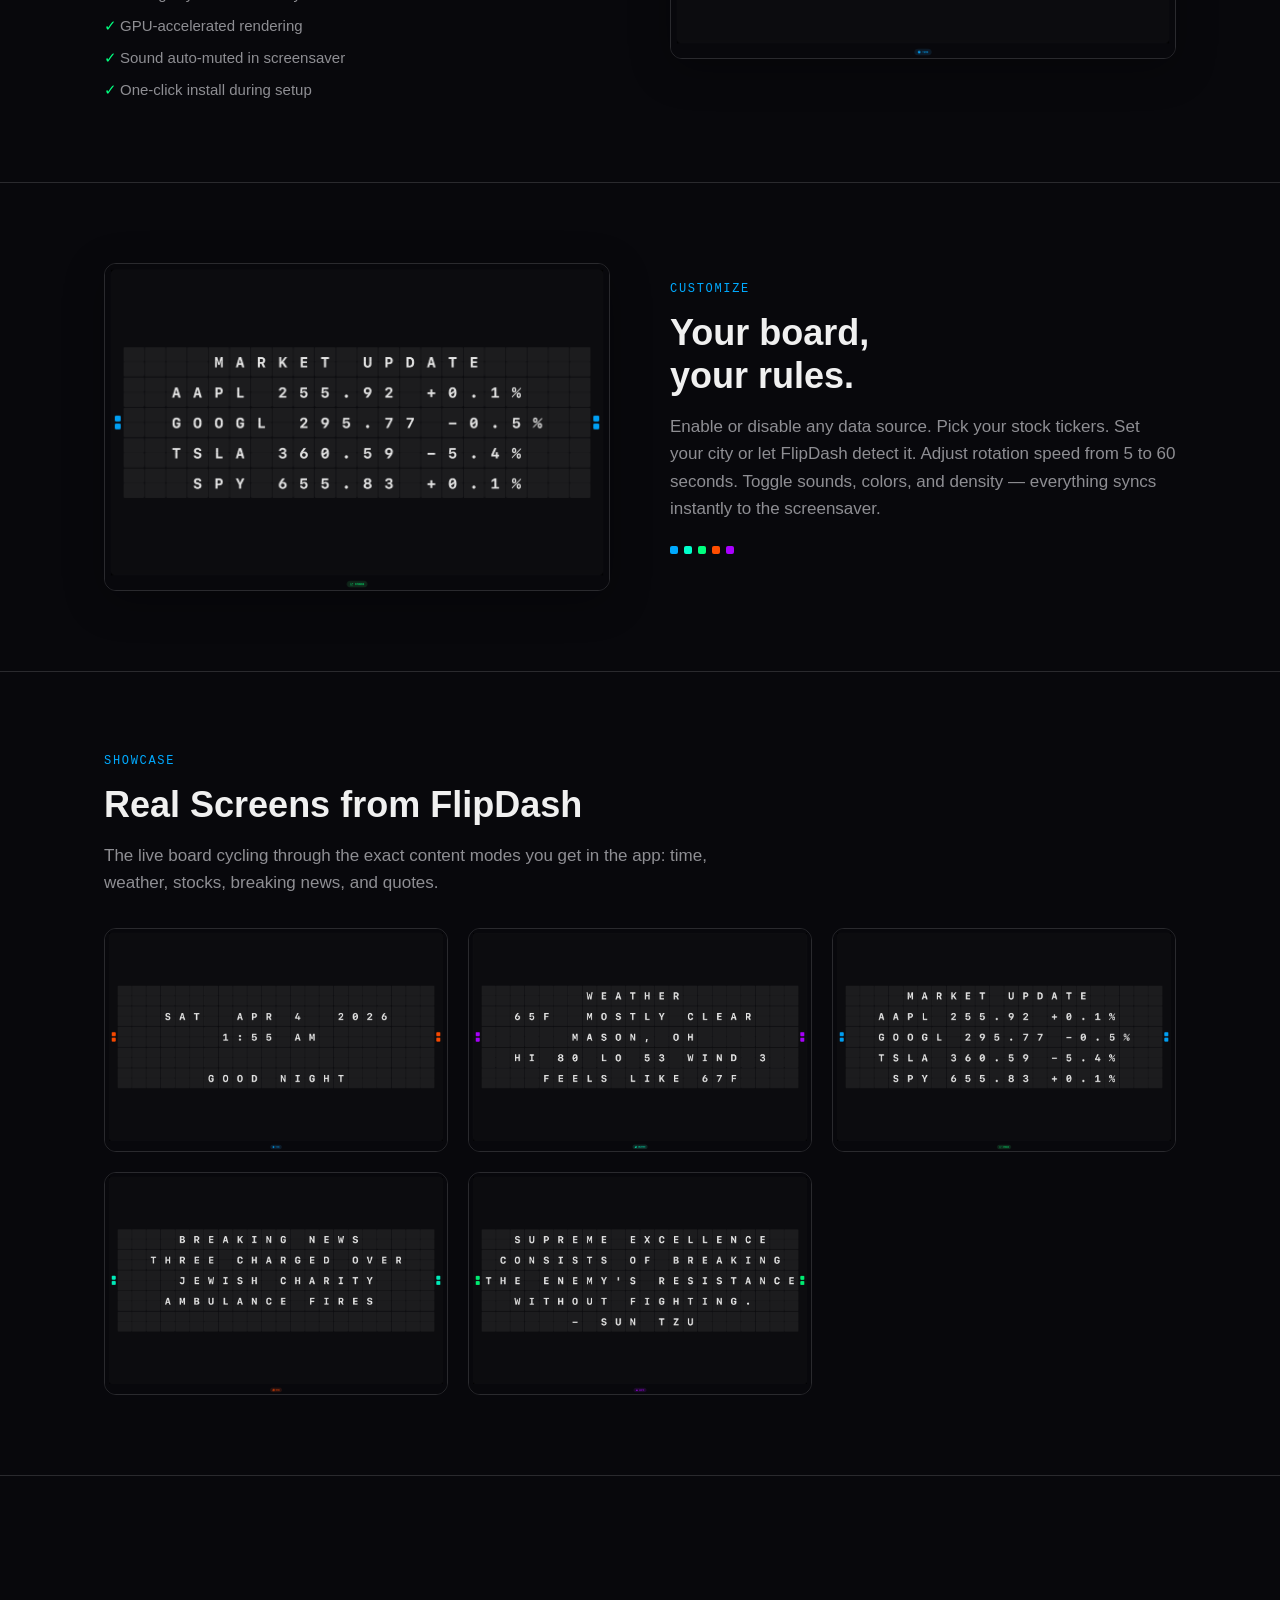
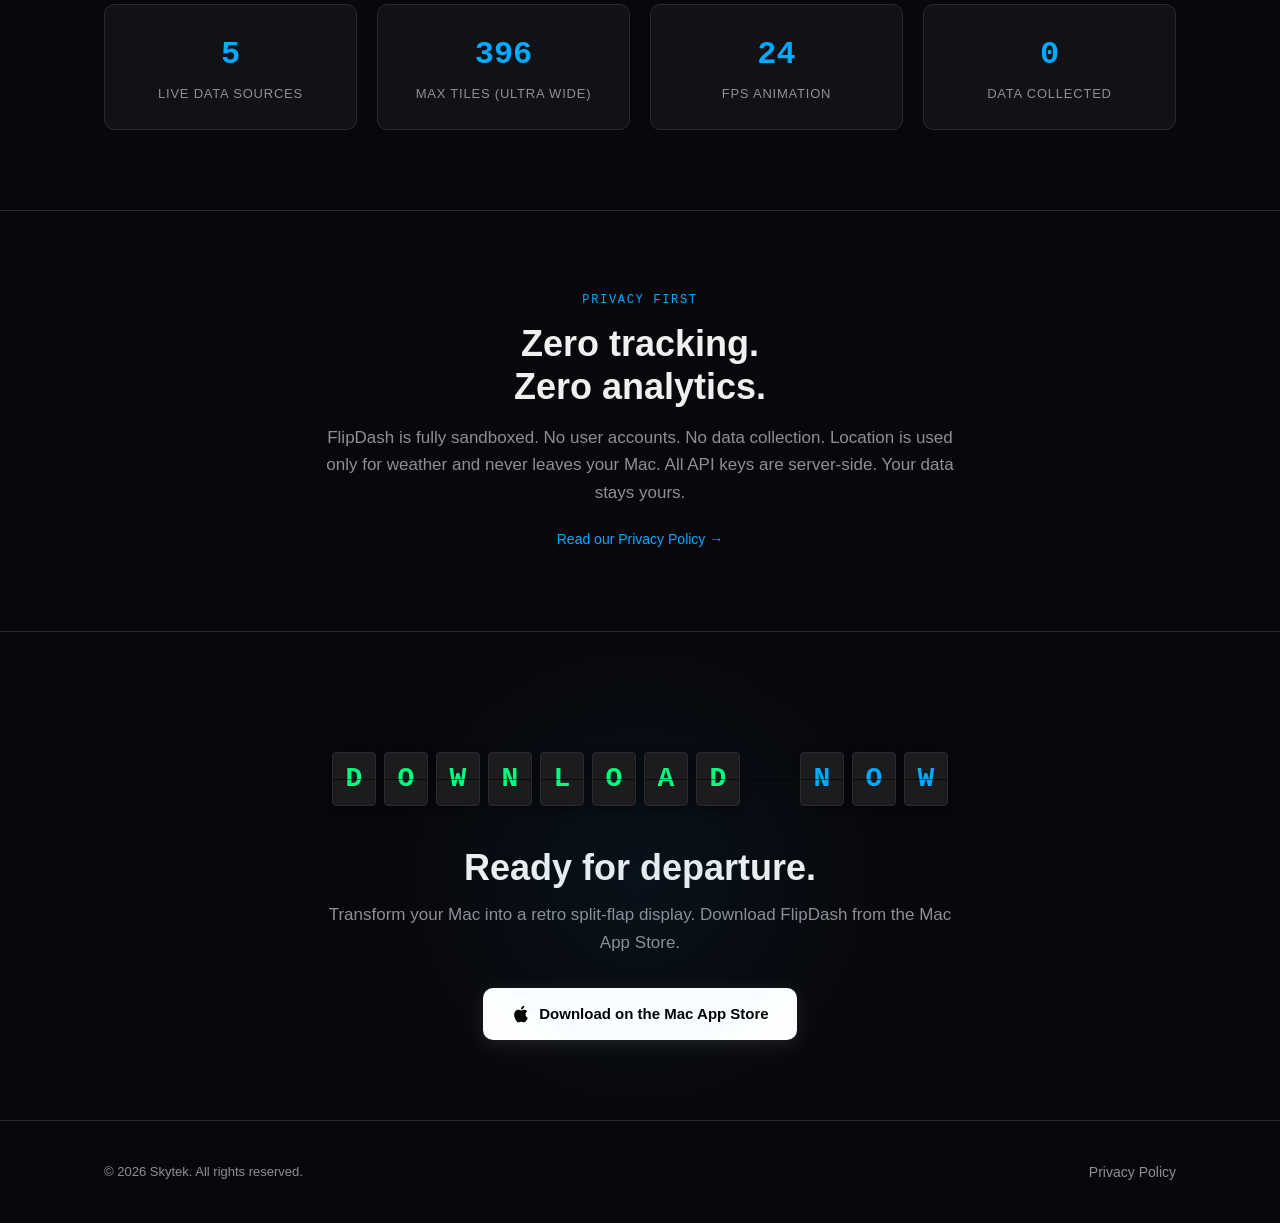
==== commit e3a8315c: "Add files via upload" ====
--- a/index.html
+++ b/index.html
@@ -360,12 +360,24 @@
       <div class="footer-copy">© 2026 Skytek. All rights reserved.</div>
       <div class="footer-links">
         <a href="privacy.html">Privacy Policy</a>
-        <!-- Add your support URL below -->
-        <a href="mailto:support@skytek.com">Support</a>
       </div>
     </div>
   </div>
 </footer>
+
+<script type="text/javascript">
+    window.doorbellOptions = {
+        "id": "14679",
+        "appKey": "h3DoKgrJiIfwWoEUzotevNgvV6VljNT7G2W1P3FzHYqv9N8RBygwTGoxZ9gQVYta"
+    };
+    (function(w, d, t) {
+        var hasLoaded = false;
+        function l() { if (hasLoaded) { return; } hasLoaded = true; window.doorbellOptions.windowLoaded = true; var g = d.createElement(t);g.id = 'doorbellScript';g.type = 'text/javascript';g.crossorigin = 'anonymous';g.async = true;g.src = 'https://embed.doorbell.io/button/'+window.doorbellOptions['id']+'?t='+(new Date().getTime());(d.getElementsByTagName('head')[0]||d.getElementsByTagName('body')[0]).appendChild(g); }
+        if (w.attachEvent) { w.attachEvent('onload', l); } else if (w.addEventListener) { w.addEventListener('load', l, false); } else { l(); }
+        if (d.readyState == 'complete') { l(); }
+    }(window, document, 'script'));
+</script>
 
 </body>
 </html>
+
